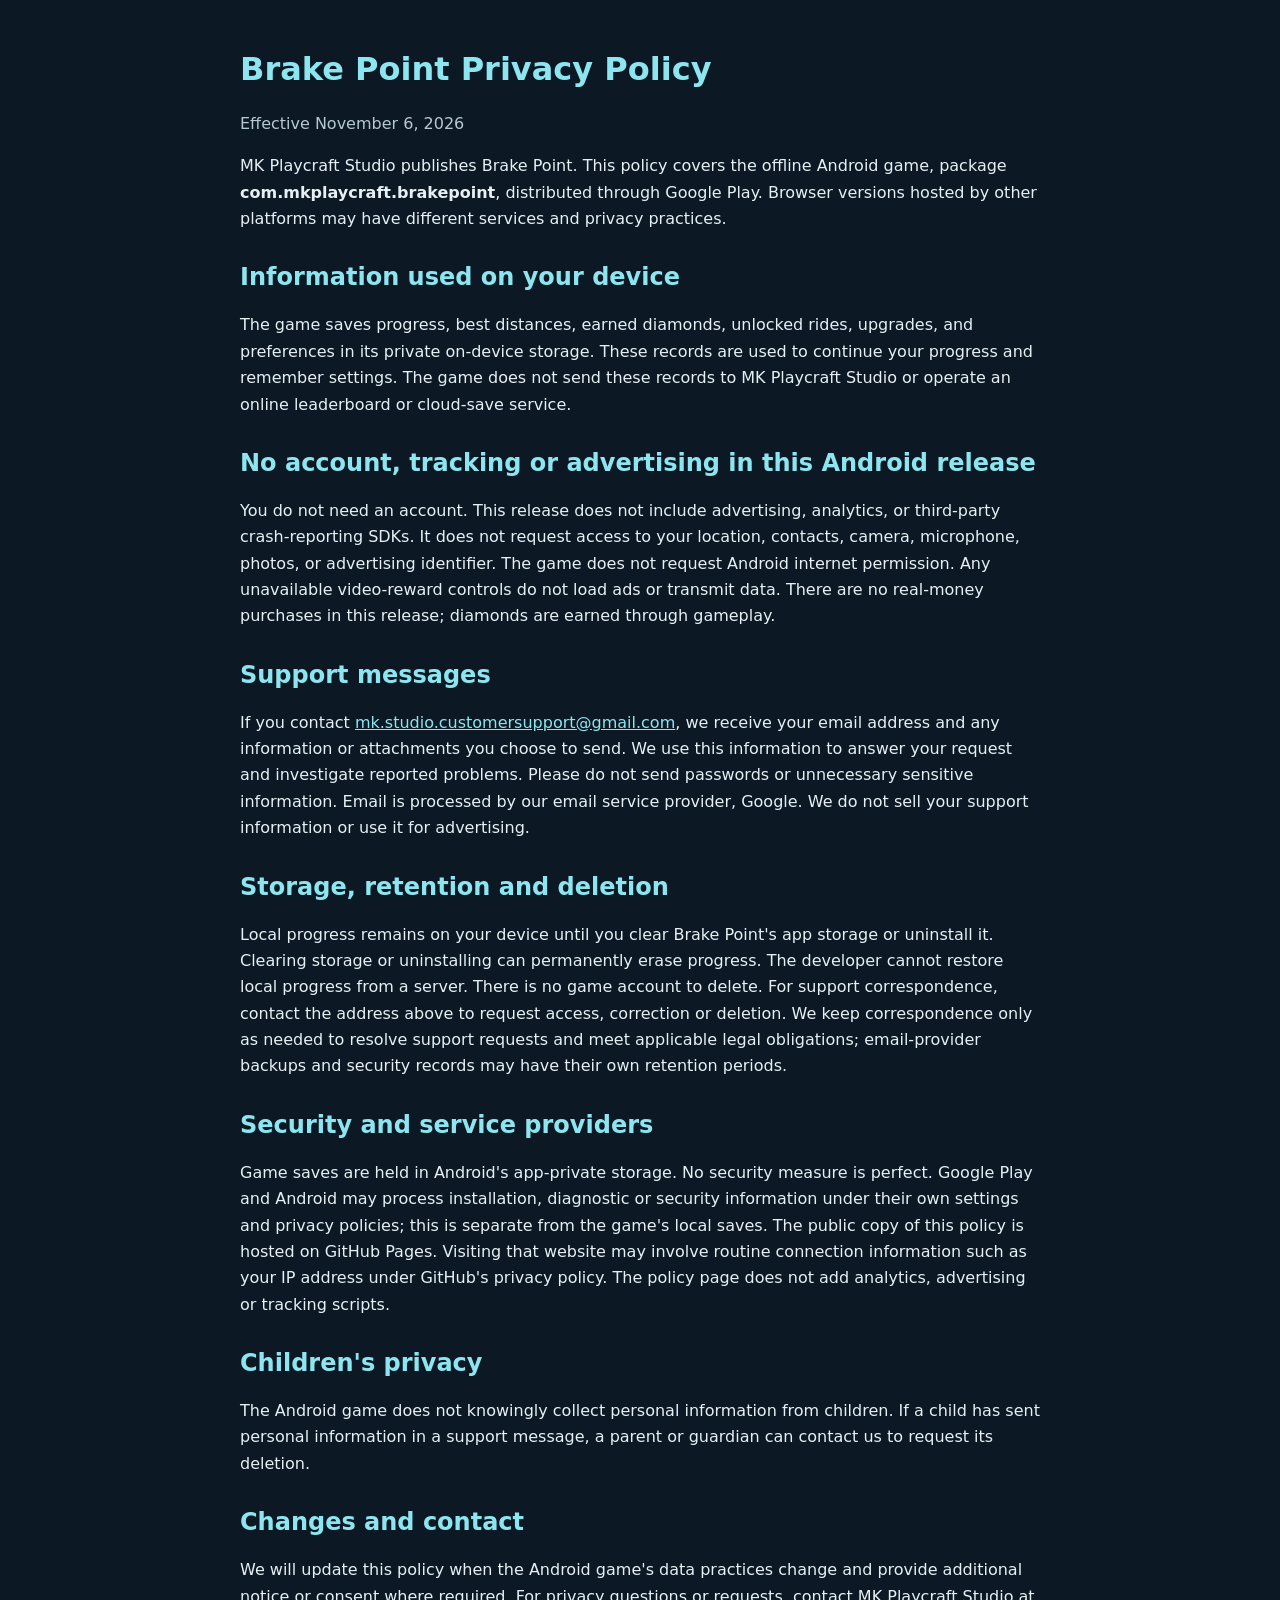
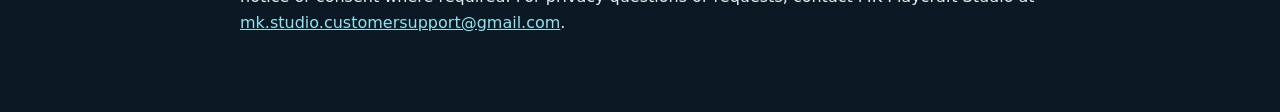
==== brake-point/privacy.html @ 89326f5d "Publish Brake Point Android privacy policy" ====
<!doctype html>
<html lang="en"><head><meta charset="utf-8"><meta name="viewport" content="width=device-width,initial-scale=1"><title>Brake Point Privacy Policy</title><style>body{margin:0;background:#0c1824;color:#e6f0f4;font:16px/1.65 system-ui,sans-serif}main{max-width:800px;margin:auto;padding:28px 22px 60px}h1,h2{line-height:1.25;color:#8de6ef}h2{margin-top:30px}a{color:#8de6ef;overflow-wrap:anywhere}.date{color:#b6c8d2}</style></head><body><main>
<h1>Brake Point Privacy Policy</h1><p class="date">Effective November 6, 2026</p>
<p>MK Playcraft Studio publishes Brake Point. This policy covers the offline Android game, package <strong>com.mkplaycraft.brakepoint</strong>, distributed through Google Play. Browser versions hosted by other platforms may have different services and privacy practices.</p>
<h2>Information used on your device</h2><p>The game saves progress, best distances, earned diamonds, unlocked rides, upgrades, and preferences in its private on-device storage. These records are used to continue your progress and remember settings. The game does not send these records to MK Playcraft Studio or operate an online leaderboard or cloud-save service.</p>
<h2>No account, tracking or advertising in this Android release</h2><p>You do not need an account. This release does not include advertising, analytics, or third-party crash-reporting SDKs. It does not request access to your location, contacts, camera, microphone, photos, or advertising identifier. The game does not request Android internet permission. Any unavailable video-reward controls do not load ads or transmit data. There are no real-money purchases in this release; diamonds are earned through gameplay.</p>
<h2>Support messages</h2><p>If you contact <a href="mailto:mk.studio.customersupport@gmail.com">mk.studio.customersupport@gmail.com</a>, we receive your email address and any information or attachments you choose to send. We use this information to answer your request and investigate reported problems. Please do not send passwords or unnecessary sensitive information. Email is processed by our email service provider, Google. We do not sell your support information or use it for advertising.</p>
<h2>Storage, retention and deletion</h2><p>Local progress remains on your device until you clear Brake Point's app storage or uninstall it. Clearing storage or uninstalling can permanently erase progress. The developer cannot restore local progress from a server. There is no game account to delete. For support correspondence, contact the address above to request access, correction or deletion. We keep correspondence only as needed to resolve support requests and meet applicable legal obligations; email-provider backups and security records may have their own retention periods.</p>
<h2>Security and service providers</h2><p>Game saves are held in Android's app-private storage. No security measure is perfect. Google Play and Android may process installation, diagnostic or security information under their own settings and privacy policies; this is separate from the game's local saves. The public copy of this policy is hosted on GitHub Pages. Visiting that website may involve routine connection information such as your IP address under GitHub's privacy policy. The policy page does not add analytics, advertising or tracking scripts.</p>
<h2>Children's privacy</h2><p>The Android game does not knowingly collect personal information from children. If a child has sent personal information in a support message, a parent or guardian can contact us to request its deletion.</p>
<h2>Changes and contact</h2><p>We will update this policy when the Android game's data practices change and provide additional notice or consent where required. For privacy questions or requests, contact MK Playcraft Studio at <a href="mailto:mk.studio.customersupport@gmail.com">mk.studio.customersupport@gmail.com</a>.</p>
</main></body></html>
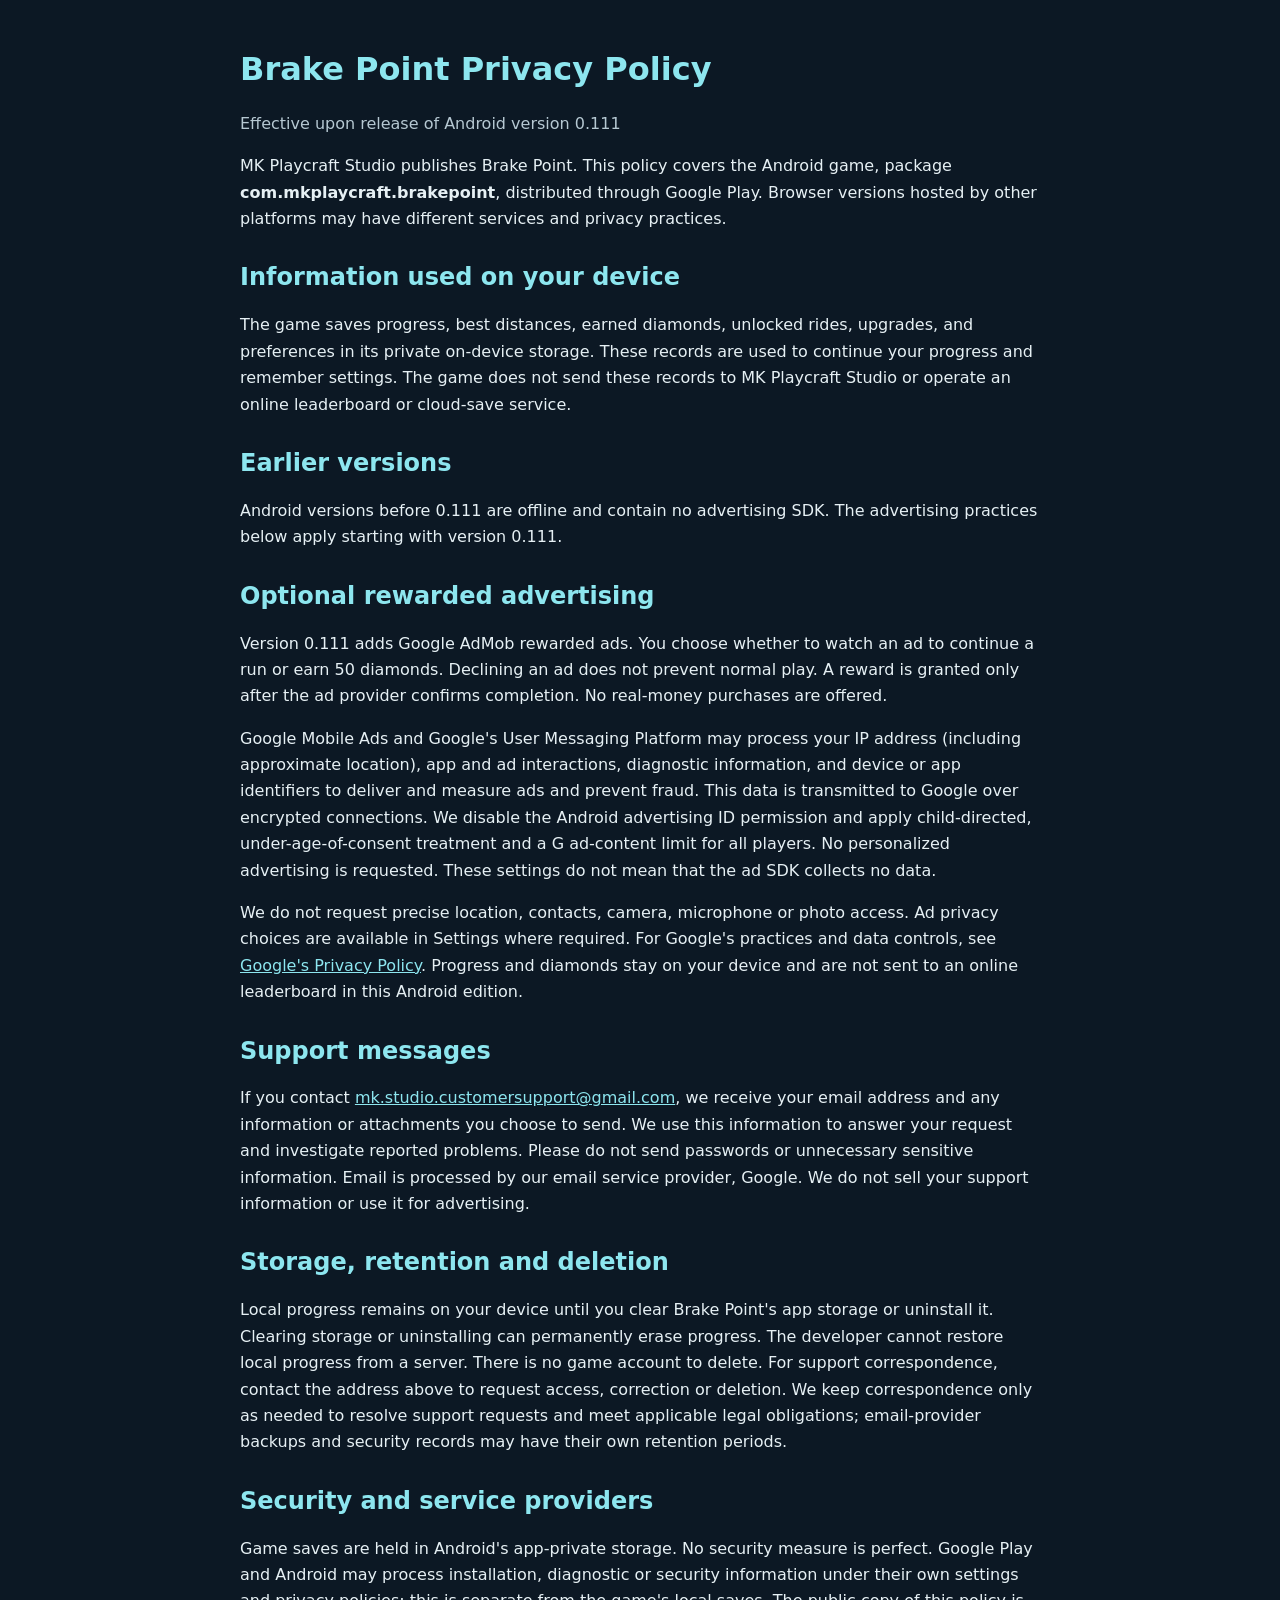
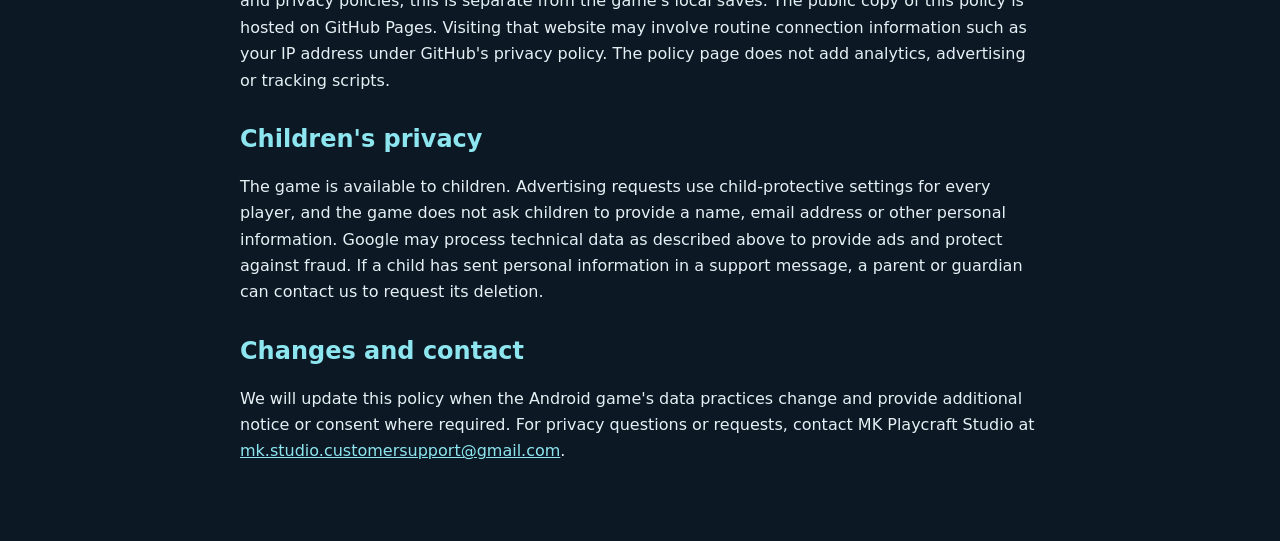
==== commit 52dcab34: "Document Brake Point 0.111 optional rewarded ads and protected audience settings" ====
--- a/brake-point/privacy.html
+++ b/brake-point/privacy.html
@@ -1,12 +1,12 @@
-<!doctype html>
-<html lang="en"><head><meta charset="utf-8"><meta name="viewport" content="width=device-width,initial-scale=1"><title>Brake Point Privacy Policy</title><style>body{margin:0;background:#0c1824;color:#e6f0f4;font:16px/1.65 system-ui,sans-serif}main{max-width:800px;margin:auto;padding:28px 22px 60px}h1,h2{line-height:1.25;color:#8de6ef}h2{margin-top:30px}a{color:#8de6ef;overflow-wrap:anywhere}.date{color:#b6c8d2}</style></head><body><main>
-<h1>Brake Point Privacy Policy</h1><p class="date">Effective November 6, 2026</p>
-<p>MK Playcraft Studio publishes Brake Point. This policy covers the offline Android game, package <strong>com.mkplaycraft.brakepoint</strong>, distributed through Google Play. Browser versions hosted by other platforms may have different services and privacy practices.</p>
-<h2>Information used on your device</h2><p>The game saves progress, best distances, earned diamonds, unlocked rides, upgrades, and preferences in its private on-device storage. These records are used to continue your progress and remember settings. The game does not send these records to MK Playcraft Studio or operate an online leaderboard or cloud-save service.</p>
-<h2>No account, tracking or advertising in this Android release</h2><p>You do not need an account. This release does not include advertising, analytics, or third-party crash-reporting SDKs. It does not request access to your location, contacts, camera, microphone, photos, or advertising identifier. The game does not request Android internet permission. Any unavailable video-reward controls do not load ads or transmit data. There are no real-money purchases in this release; diamonds are earned through gameplay.</p>
-<h2>Support messages</h2><p>If you contact <a href="mailto:mk.studio.customersupport@gmail.com">mk.studio.customersupport@gmail.com</a>, we receive your email address and any information or attachments you choose to send. We use this information to answer your request and investigate reported problems. Please do not send passwords or unnecessary sensitive information. Email is processed by our email service provider, Google. We do not sell your support information or use it for advertising.</p>
-<h2>Storage, retention and deletion</h2><p>Local progress remains on your device until you clear Brake Point's app storage or uninstall it. Clearing storage or uninstalling can permanently erase progress. The developer cannot restore local progress from a server. There is no game account to delete. For support correspondence, contact the address above to request access, correction or deletion. We keep correspondence only as needed to resolve support requests and meet applicable legal obligations; email-provider backups and security records may have their own retention periods.</p>
-<h2>Security and service providers</h2><p>Game saves are held in Android's app-private storage. No security measure is perfect. Google Play and Android may process installation, diagnostic or security information under their own settings and privacy policies; this is separate from the game's local saves. The public copy of this policy is hosted on GitHub Pages. Visiting that website may involve routine connection information such as your IP address under GitHub's privacy policy. The policy page does not add analytics, advertising or tracking scripts.</p>
-<h2>Children's privacy</h2><p>The Android game does not knowingly collect personal information from children. If a child has sent personal information in a support message, a parent or guardian can contact us to request its deletion.</p>
-<h2>Changes and contact</h2><p>We will update this policy when the Android game's data practices change and provide additional notice or consent where required. For privacy questions or requests, contact MK Playcraft Studio at <a href="mailto:mk.studio.customersupport@gmail.com">mk.studio.customersupport@gmail.com</a>.</p>
-</main></body></html>+<!doctype html>
+<html lang="en"><head><meta charset="utf-8"><meta name="viewport" content="width=device-width,initial-scale=1"><title>Brake Point Privacy Policy</title><style>body{margin:0;background:#0c1824;color:#e6f0f4;font:16px/1.65 system-ui,sans-serif}main{max-width:800px;margin:auto;padding:28px 22px 60px}h1,h2{line-height:1.25;color:#8de6ef}h2{margin-top:30px}a{color:#8de6ef;overflow-wrap:anywhere}.date{color:#b6c8d2}</style></head><body><main>
+<h1>Brake Point Privacy Policy</h1><p class="date">Effective upon release of Android version 0.111</p>
+<p>MK Playcraft Studio publishes Brake Point. This policy covers the Android game, package <strong>com.mkplaycraft.brakepoint</strong>, distributed through Google Play. Browser versions hosted by other platforms may have different services and privacy practices.</p>
+<h2>Information used on your device</h2><p>The game saves progress, best distances, earned diamonds, unlocked rides, upgrades, and preferences in its private on-device storage. These records are used to continue your progress and remember settings. The game does not send these records to MK Playcraft Studio or operate an online leaderboard or cloud-save service.</p>
+<h2>Earlier versions</h2><p>Android versions before 0.111 are offline and contain no advertising SDK. The advertising practices below apply starting with version 0.111.</p><h2>Optional rewarded advertising</h2><p>Version 0.111 adds Google AdMob rewarded ads. You choose whether to watch an ad to continue a run or earn 50 diamonds. Declining an ad does not prevent normal play. A reward is granted only after the ad provider confirms completion. No real-money purchases are offered.</p><p>Google Mobile Ads and Google's User Messaging Platform may process your IP address (including approximate location), app and ad interactions, diagnostic information, and device or app identifiers to deliver and measure ads and prevent fraud. This data is transmitted to Google over encrypted connections. We disable the Android advertising ID permission and apply child-directed, under-age-of-consent treatment and a G ad-content limit for all players. No personalized advertising is requested. These settings do not mean that the ad SDK collects no data.</p><p>We do not request precise location, contacts, camera, microphone or photo access. Ad privacy choices are available in Settings where required. For Google's practices and data controls, see <a href="https://policies.google.com/privacy">Google's Privacy Policy</a>. Progress and diamonds stay on your device and are not sent to an online leaderboard in this Android edition.</p><h2>Support messages</h2><p>If you contact <a href="mailto:mk.studio.customersupport@gmail.com">mk.studio.customersupport@gmail.com</a>, we receive your email address and any information or attachments you choose to send. We use this information to answer your request and investigate reported problems. Please do not send passwords or unnecessary sensitive information. Email is processed by our email service provider, Google. We do not sell your support information or use it for advertising.</p>
+<h2>Storage, retention and deletion</h2><p>Local progress remains on your device until you clear Brake Point's app storage or uninstall it. Clearing storage or uninstalling can permanently erase progress. The developer cannot restore local progress from a server. There is no game account to delete. For support correspondence, contact the address above to request access, correction or deletion. We keep correspondence only as needed to resolve support requests and meet applicable legal obligations; email-provider backups and security records may have their own retention periods.</p>
+<h2>Security and service providers</h2><p>Game saves are held in Android's app-private storage. No security measure is perfect. Google Play and Android may process installation, diagnostic or security information under their own settings and privacy policies; this is separate from the game's local saves. The public copy of this policy is hosted on GitHub Pages. Visiting that website may involve routine connection information such as your IP address under GitHub's privacy policy. The policy page does not add analytics, advertising or tracking scripts.</p>
+<h2>Children's privacy</h2><p>The game is available to children. Advertising requests use child-protective settings for every player, and the game does not ask children to provide a name, email address or other personal information. Google may process technical data as described above to provide ads and protect against fraud. If a child has sent personal information in a support message, a parent or guardian can contact us to request its deletion.</p>
+<h2>Changes and contact</h2><p>We will update this policy when the Android game's data practices change and provide additional notice or consent where required. For privacy questions or requests, contact MK Playcraft Studio at <a href="mailto:mk.studio.customersupport@gmail.com">mk.studio.customersupport@gmail.com</a>.</p>
+</main></body></html>
+
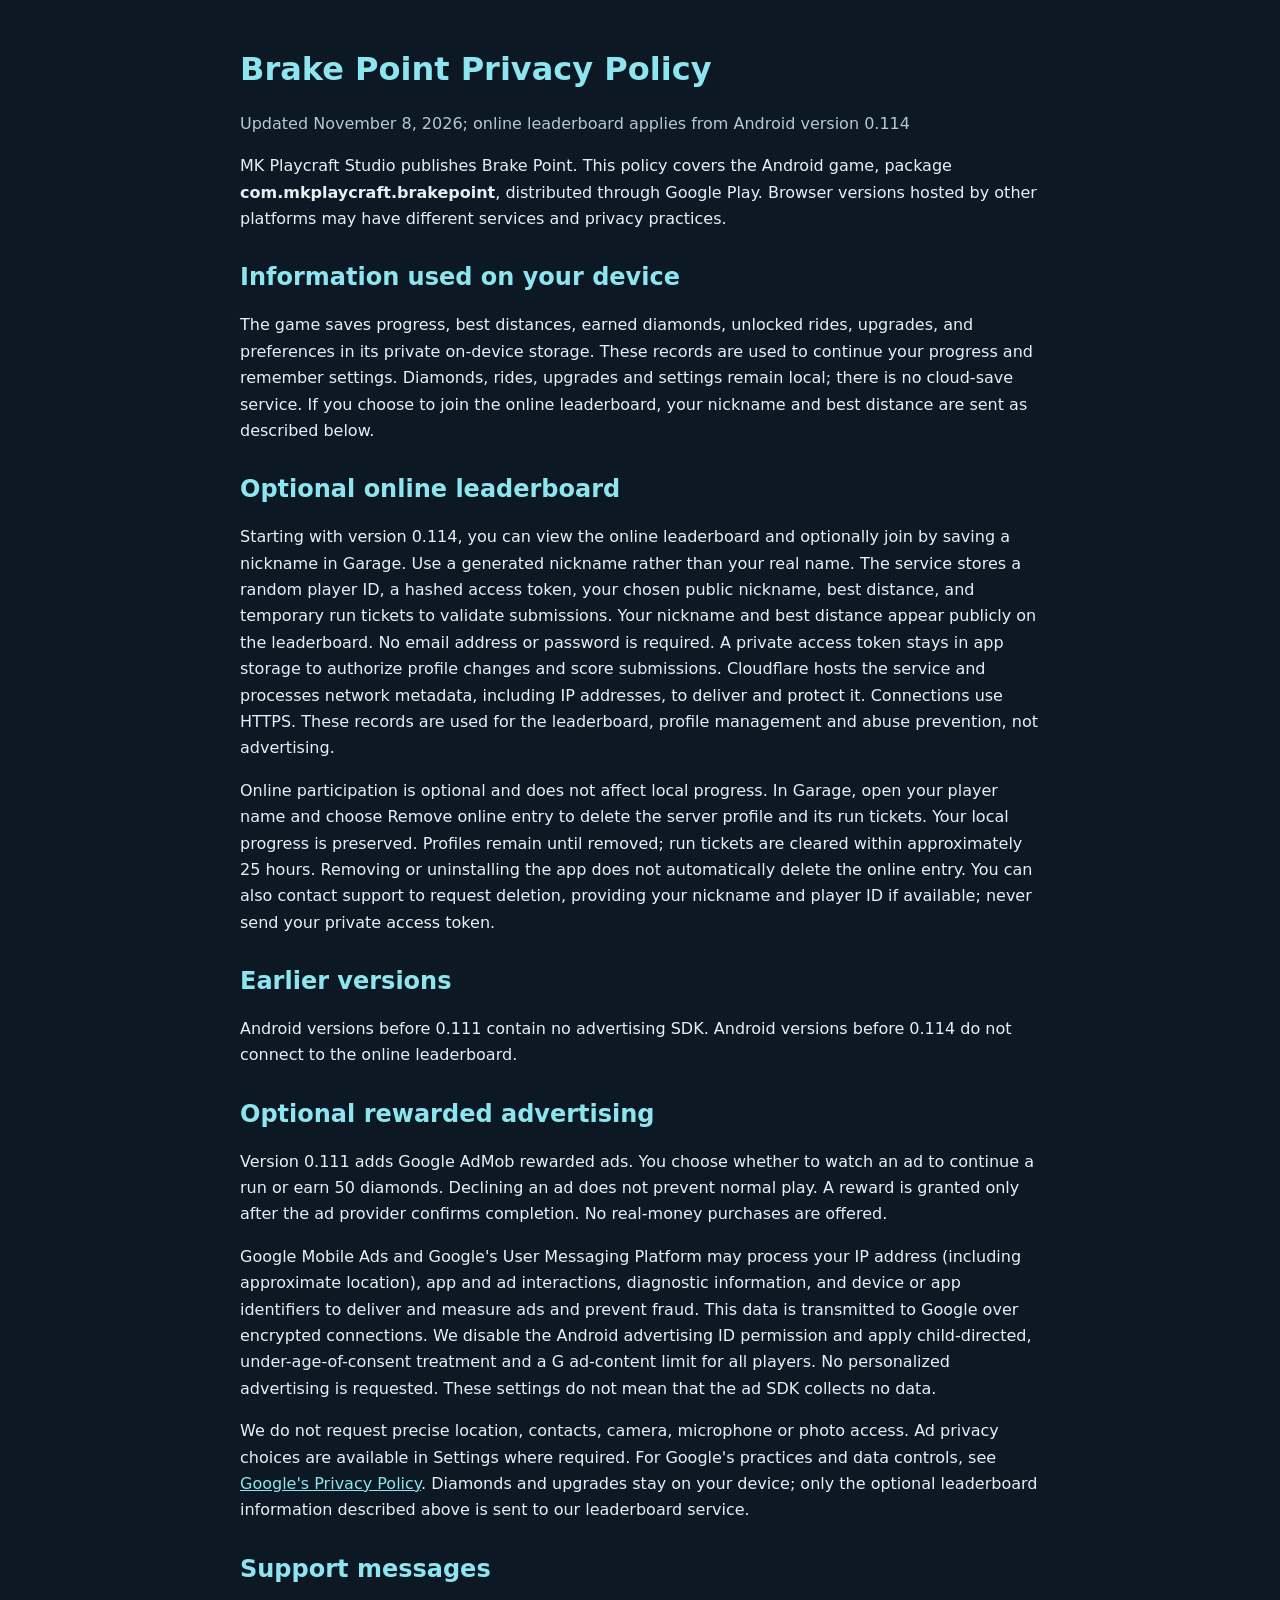
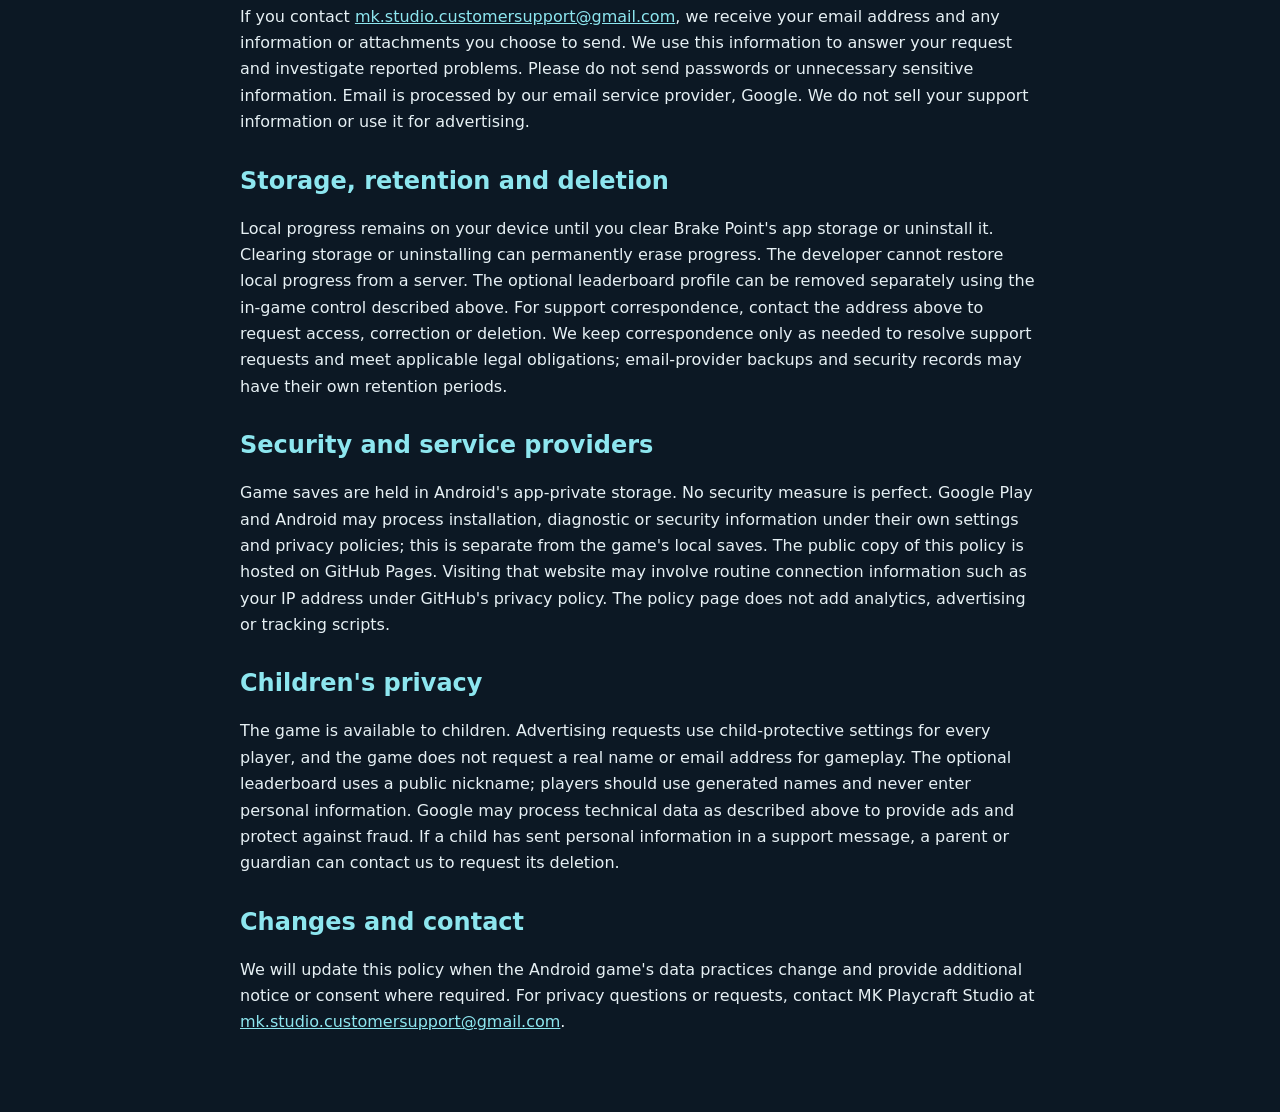
==== commit 932896ae: "Document optional Brake Point Android leaderboard in v0.114" ====
--- a/brake-point/privacy.html
+++ b/brake-point/privacy.html
@@ -1,12 +1,11 @@
 <!doctype html>
 <html lang="en"><head><meta charset="utf-8"><meta name="viewport" content="width=device-width,initial-scale=1"><title>Brake Point Privacy Policy</title><style>body{margin:0;background:#0c1824;color:#e6f0f4;font:16px/1.65 system-ui,sans-serif}main{max-width:800px;margin:auto;padding:28px 22px 60px}h1,h2{line-height:1.25;color:#8de6ef}h2{margin-top:30px}a{color:#8de6ef;overflow-wrap:anywhere}.date{color:#b6c8d2}</style></head><body><main>
-<h1>Brake Point Privacy Policy</h1><p class="date">Effective upon release of Android version 0.111</p>
+<h1>Brake Point Privacy Policy</h1><p class="date">Updated November 8, 2026; online leaderboard applies from Android version 0.114</p>
 <p>MK Playcraft Studio publishes Brake Point. This policy covers the Android game, package <strong>com.mkplaycraft.brakepoint</strong>, distributed through Google Play. Browser versions hosted by other platforms may have different services and privacy practices.</p>
-<h2>Information used on your device</h2><p>The game saves progress, best distances, earned diamonds, unlocked rides, upgrades, and preferences in its private on-device storage. These records are used to continue your progress and remember settings. The game does not send these records to MK Playcraft Studio or operate an online leaderboard or cloud-save service.</p>
-<h2>Earlier versions</h2><p>Android versions before 0.111 are offline and contain no advertising SDK. The advertising practices below apply starting with version 0.111.</p><h2>Optional rewarded advertising</h2><p>Version 0.111 adds Google AdMob rewarded ads. You choose whether to watch an ad to continue a run or earn 50 diamonds. Declining an ad does not prevent normal play. A reward is granted only after the ad provider confirms completion. No real-money purchases are offered.</p><p>Google Mobile Ads and Google's User Messaging Platform may process your IP address (including approximate location), app and ad interactions, diagnostic information, and device or app identifiers to deliver and measure ads and prevent fraud. This data is transmitted to Google over encrypted connections. We disable the Android advertising ID permission and apply child-directed, under-age-of-consent treatment and a G ad-content limit for all players. No personalized advertising is requested. These settings do not mean that the ad SDK collects no data.</p><p>We do not request precise location, contacts, camera, microphone or photo access. Ad privacy choices are available in Settings where required. For Google's practices and data controls, see <a href="https://policies.google.com/privacy">Google's Privacy Policy</a>. Progress and diamonds stay on your device and are not sent to an online leaderboard in this Android edition.</p><h2>Support messages</h2><p>If you contact <a href="mailto:mk.studio.customersupport@gmail.com">mk.studio.customersupport@gmail.com</a>, we receive your email address and any information or attachments you choose to send. We use this information to answer your request and investigate reported problems. Please do not send passwords or unnecessary sensitive information. Email is processed by our email service provider, Google. We do not sell your support information or use it for advertising.</p>
-<h2>Storage, retention and deletion</h2><p>Local progress remains on your device until you clear Brake Point's app storage or uninstall it. Clearing storage or uninstalling can permanently erase progress. The developer cannot restore local progress from a server. There is no game account to delete. For support correspondence, contact the address above to request access, correction or deletion. We keep correspondence only as needed to resolve support requests and meet applicable legal obligations; email-provider backups and security records may have their own retention periods.</p>
+<h2>Information used on your device</h2><p>The game saves progress, best distances, earned diamonds, unlocked rides, upgrades, and preferences in its private on-device storage. These records are used to continue your progress and remember settings. Diamonds, rides, upgrades and settings remain local; there is no cloud-save service. If you choose to join the online leaderboard, your nickname and best distance are sent as described below.</p>
+<h2>Optional online leaderboard</h2><p>Starting with version 0.114, you can view the online leaderboard and optionally join by saving a nickname in Garage. Use a generated nickname rather than your real name. The service stores a random player ID, a hashed access token, your chosen public nickname, best distance, and temporary run tickets to validate submissions. Your nickname and best distance appear publicly on the leaderboard. No email address or password is required. A private access token stays in app storage to authorize profile changes and score submissions. Cloudflare hosts the service and processes network metadata, including IP addresses, to deliver and protect it. Connections use HTTPS. These records are used for the leaderboard, profile management and abuse prevention, not advertising.</p><p>Online participation is optional and does not affect local progress. In Garage, open your player name and choose Remove online entry to delete the server profile and its run tickets. Your local progress is preserved. Profiles remain until removed; run tickets are cleared within approximately 25 hours. Removing or uninstalling the app does not automatically delete the online entry. You can also contact support to request deletion, providing your nickname and player ID if available; never send your private access token.</p><h2>Earlier versions</h2><p>Android versions before 0.111 contain no advertising SDK. Android versions before 0.114 do not connect to the online leaderboard.</p><h2>Optional rewarded advertising</h2><p>Version 0.111 adds Google AdMob rewarded ads. You choose whether to watch an ad to continue a run or earn 50 diamonds. Declining an ad does not prevent normal play. A reward is granted only after the ad provider confirms completion. No real-money purchases are offered.</p><p>Google Mobile Ads and Google's User Messaging Platform may process your IP address (including approximate location), app and ad interactions, diagnostic information, and device or app identifiers to deliver and measure ads and prevent fraud. This data is transmitted to Google over encrypted connections. We disable the Android advertising ID permission and apply child-directed, under-age-of-consent treatment and a G ad-content limit for all players. No personalized advertising is requested. These settings do not mean that the ad SDK collects no data.</p><p>We do not request precise location, contacts, camera, microphone or photo access. Ad privacy choices are available in Settings where required. For Google's practices and data controls, see <a href="https://policies.google.com/privacy">Google's Privacy Policy</a>. Diamonds and upgrades stay on your device; only the optional leaderboard information described above is sent to our leaderboard service.</p><h2>Support messages</h2><p>If you contact <a href="mailto:mk.studio.customersupport@gmail.com">mk.studio.customersupport@gmail.com</a>, we receive your email address and any information or attachments you choose to send. We use this information to answer your request and investigate reported problems. Please do not send passwords or unnecessary sensitive information. Email is processed by our email service provider, Google. We do not sell your support information or use it for advertising.</p>
+<h2>Storage, retention and deletion</h2><p>Local progress remains on your device until you clear Brake Point's app storage or uninstall it. Clearing storage or uninstalling can permanently erase progress. The developer cannot restore local progress from a server. The optional leaderboard profile can be removed separately using the in-game control described above. For support correspondence, contact the address above to request access, correction or deletion. We keep correspondence only as needed to resolve support requests and meet applicable legal obligations; email-provider backups and security records may have their own retention periods.</p>
 <h2>Security and service providers</h2><p>Game saves are held in Android's app-private storage. No security measure is perfect. Google Play and Android may process installation, diagnostic or security information under their own settings and privacy policies; this is separate from the game's local saves. The public copy of this policy is hosted on GitHub Pages. Visiting that website may involve routine connection information such as your IP address under GitHub's privacy policy. The policy page does not add analytics, advertising or tracking scripts.</p>
-<h2>Children's privacy</h2><p>The game is available to children. Advertising requests use child-protective settings for every player, and the game does not ask children to provide a name, email address or other personal information. Google may process technical data as described above to provide ads and protect against fraud. If a child has sent personal information in a support message, a parent or guardian can contact us to request its deletion.</p>
+<h2>Children's privacy</h2><p>The game is available to children. Advertising requests use child-protective settings for every player, and the game does not request a real name or email address for gameplay. The optional leaderboard uses a public nickname; players should use generated names and never enter personal information. Google may process technical data as described above to provide ads and protect against fraud. If a child has sent personal information in a support message, a parent or guardian can contact us to request its deletion.</p>
 <h2>Changes and contact</h2><p>We will update this policy when the Android game's data practices change and provide additional notice or consent where required. For privacy questions or requests, contact MK Playcraft Studio at <a href="mailto:mk.studio.customersupport@gmail.com">mk.studio.customersupport@gmail.com</a>.</p>
-</main></body></html>
-
+</main></body></html>
